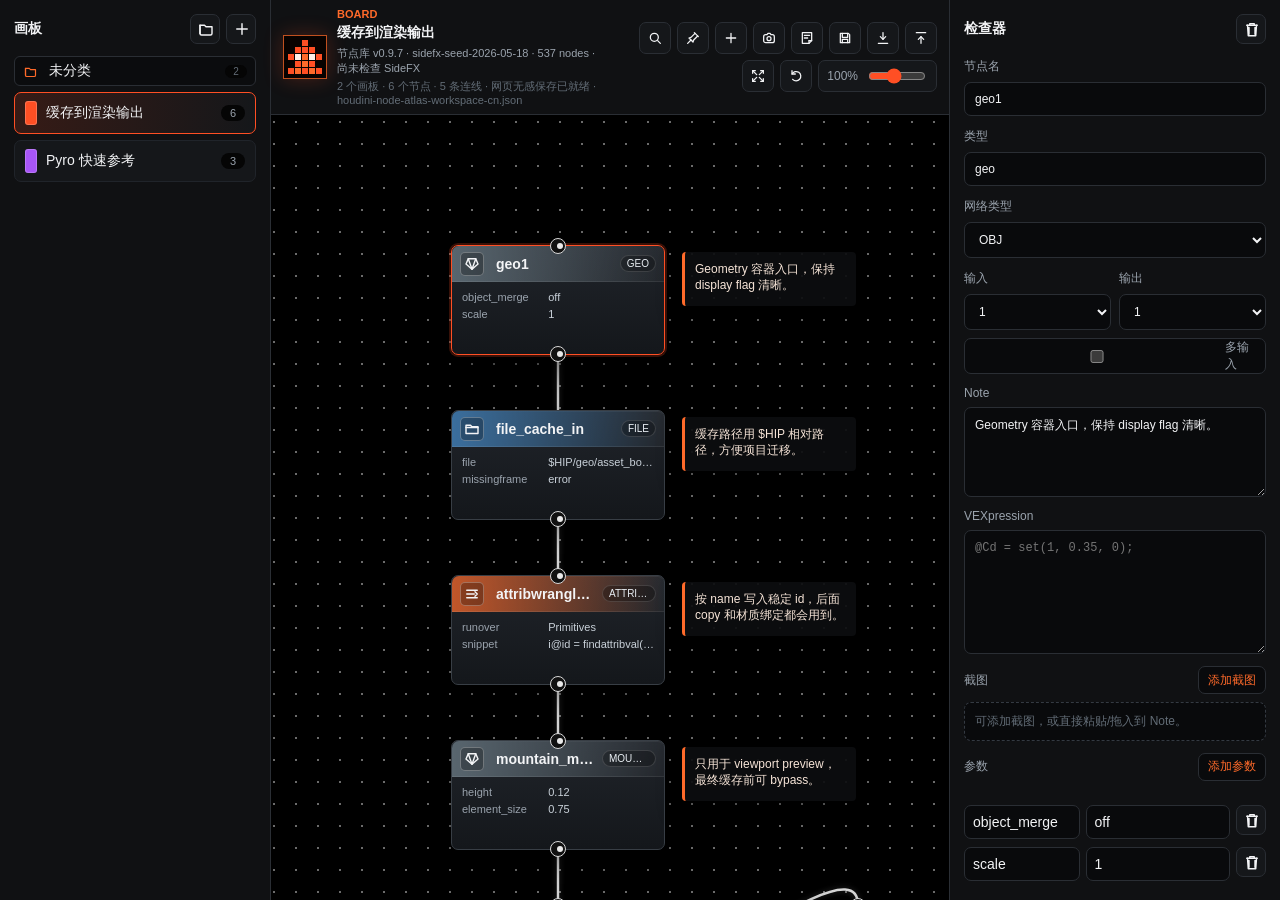
==== index.html @ 1c623aaa "Add Collins 0.9.7 source" ====
<!doctype html>
<html lang="zh-CN">
  <head>
    <meta charset="UTF-8" />
    <meta name="viewport" content="width=device-width, initial-scale=1.0" />
    <title>Collins</title>
    <link rel="icon" href="assets/octopus.ico" sizes="any" />
    <link rel="icon" href="assets/octopus-favicon.svg" type="image/svg+xml" />
    <link rel="stylesheet" href="styles.css" />
    <script defer src="app.js"></script>
  </head>
  <body>
    <svg class="icon-sprite" aria-hidden="true">
      <symbol id="icon-plus" viewBox="0 0 24 24">
        <path d="M12 5v14M5 12h14" />
      </symbol>
      <symbol id="icon-search" viewBox="0 0 24 24">
        <circle cx="11" cy="11" r="6" />
        <path d="m16 16 4 4" />
      </symbol>
      <symbol id="icon-camera" viewBox="0 0 24 24">
        <path d="M7 7h2l1.4-2h3.2L15 7h2a3 3 0 0 1 3 3v6a3 3 0 0 1-3 3H7a3 3 0 0 1-3-3v-6a3 3 0 0 1 3-3Z" />
        <circle cx="12" cy="13" r="3" />
      </symbol>
      <symbol id="icon-download" viewBox="0 0 24 24">
        <path d="M12 4v10" />
        <path d="m8 10 4 4 4-4" />
        <path d="M5 20h14" />
      </symbol>
      <symbol id="icon-upload" viewBox="0 0 24 24">
        <path d="M12 20V10" />
        <path d="m8 14 4-4 4 4" />
        <path d="M5 4h14" />
      </symbol>
      <symbol id="icon-trash" viewBox="0 0 24 24">
        <path d="M5 7h14" />
        <path d="M9 7V5h6v2" />
        <path d="M8 10v9M16 10v9M6 7l1 14h10l1-14" />
      </symbol>
      <symbol id="icon-reset" viewBox="0 0 24 24">
        <path d="M6 9a7 7 0 1 1 1 8" />
        <path d="M6 4v5h5" />
      </symbol>
      <symbol id="icon-fit" viewBox="0 0 24 24">
        <path d="M8 4H4v4M16 4h4v4M8 20H4v-4M16 20h4v-4" />
        <path d="M4 4l6 6M20 4l-6 6M4 20l6-6M20 20l-6-6" />
      </symbol>
      <symbol id="icon-save" viewBox="0 0 24 24">
        <path d="M5 5h12l2 2v12H5Z" />
        <path d="M8 5v6h8V5" />
        <path d="M8 19v-5h8v5" />
      </symbol>
      <symbol id="icon-note" viewBox="0 0 24 24">
        <path d="M5 4h14v12l-4 4H5Z" />
        <path d="M15 16v4" />
        <path d="M15 16h4" />
        <path d="M8 8h8M8 12h5" />
      </symbol>
      <symbol id="icon-folder" viewBox="0 0 24 24">
        <path d="M4 7h6l2 2h8v9a2 2 0 0 1-2 2H6a2 2 0 0 1-2-2Z" />
        <path d="M4 7v11" />
      </symbol>
      <symbol id="icon-pin" viewBox="0 0 24 24">
        <path d="M14 4 20 10" />
        <path d="M15 5 9 11l-3 1 6 6 1-3 6-6" />
        <path d="M9 15 4 20" />
      </symbol>
    </svg>

    <div class="app">
      <main class="workspace">
        <aside class="sidebar" aria-label="画板列表">
          <section class="panel">
            <div class="panel-title">
              <h2>画板</h2>
              <div class="panel-actions">
                <button class="small-icon" id="addFolderBtn" title="添加文件夹" aria-label="添加文件夹">
                  <svg><use href="#icon-folder"></use></svg>
                </button>
                <button class="small-icon" id="addBoardBtn" title="添加画板" aria-label="添加画板">
                  <svg><use href="#icon-plus"></use></svg>
                </button>
              </div>
            </div>
            <div class="board-list" id="boardList"></div>
          </section>
        </aside>

        <section class="graph-panel" aria-label="节点连线画布">
          <div class="graph-head">
            <div class="graph-title-row">
              <button class="pixel-octo" id="octoLogo" type="button" title="版本信息" aria-label="版本信息">
                <span></span><span></span><span></span><span></span><span></span>
                <span></span><span></span><span></span><span></span><span></span>
                <span></span><span></span><span></span><span></span><span></span>
                <span></span><span></span><span></span><span></span><span></span>
                <span></span><span></span><span></span><span></span><span></span>
              </button>
              <div>
                <p class="eyebrow" id="activeCrumb">全部网络</p>
                <h2 id="graphTitle">节点连接图</h2>
                <p class="node-index-meta" id="nodeIndexMeta">节点库初始化中</p>
                <p class="workspace-meta" id="workspaceMeta">本地自动保存</p>
              </div>
            </div>
            <div class="graph-tools">
              <button class="icon-button" id="searchToggleBtn" title="搜索当前画板" aria-label="搜索当前画板">
                <svg><use href="#icon-search"></use></svg>
              </button>
              <button class="icon-button" id="pinWindowBtn" title="窗口置顶" aria-label="窗口置顶" aria-pressed="false">
                <svg><use href="#icon-pin"></use></svg>
              </button>
              <label class="searchbox graph-search hidden" id="graphSearch" for="globalSearch">
                <svg><use href="#icon-search"></use></svg>
                <input id="globalSearch" type="search" placeholder="搜索当前画板里的节点、参数、note" autocomplete="off" />
              </label>
              <button class="icon-button" id="addNodeBtn" title="打开节点菜单" aria-label="打开节点菜单">
                <svg><use href="#icon-plus"></use></svg>
              </button>
              <button class="icon-button" id="screenshotBtn" title="截图识别导入" aria-label="截图识别导入">
                <svg><use href="#icon-camera"></use></svg>
              </button>
              <button class="icon-button" id="addBoardNoteBtn" title="添加画板便签" aria-label="添加画板便签">
                <svg><use href="#icon-note"></use></svg>
              </button>
              <button class="icon-button" id="saveBtn" title="保存工作区文件" aria-label="保存工作区文件">
                <svg><use href="#icon-save"></use></svg>
              </button>
              <button class="icon-button" id="exportBoardBtn" title="存画板" aria-label="存画板">
                <svg><use href="#icon-download"></use></svg>
              </button>
              <button class="icon-button" id="importBoardBtn" title="打开" aria-label="打开">
                <svg><use href="#icon-upload"></use></svg>
              </button>
              <button class="icon-button" id="fitBtn" title="适配" aria-label="适配">
                <svg><use href="#icon-fit"></use></svg>
              </button>
              <button class="icon-button" id="refreshIndexBtn" title="检查节点库" aria-label="检查节点库">
                <svg><use href="#icon-reset"></use></svg>
              </button>
              <label class="zoom-readout" for="zoomRange">
                <span id="zoomValue">100%</span>
                <input id="zoomRange" type="range" min="25" max="200" value="100" step="5" />
              </label>
            </div>
          </div>

          <div class="graph-viewport" id="graphViewport">
            <div class="graph-world" id="graphWorld">
              <svg class="wire-layer" id="wireLayer"></svg>
              <div class="node-layer" id="nodeLayer"></div>
              <div class="board-note-layer" id="boardNoteLayer"></div>
            </div>
            <svg class="cut-layer hidden" id="cutLayer"></svg>
            <div class="selection-box hidden" id="selectionBox"></div>
            <div class="mode-hint hidden" id="modeHint"></div>
            <div class="connection-hint" id="connectionHint">选择输入端口完成连线</div>
            <section class="node-menu hidden" id="nodeMenu" aria-label="节点搜索菜单">
              <div class="node-menu-head">
                <svg><use href="#icon-search"></use></svg>
                <input id="nodeSearchInput" type="search" placeholder="Tab 搜索 Houdini 节点" autocomplete="off" />
                <span id="nodeMenuCount">0</span>
              </div>
              <div class="node-menu-title" id="nodeMenuTitle">All Contexts</div>
              <div class="node-menu-list" id="nodeMenuList"></div>
            </section>
          </div>
        </section>

        <aside class="inspector" aria-label="节点属性">
          <section class="panel inspector-card">
            <div class="panel-title">
              <h2>检查器</h2>
              <button class="small-icon danger" id="deleteBtn" title="删除选择" aria-label="删除选择">
                <svg><use href="#icon-trash"></use></svg>
              </button>
            </div>

            <div class="empty-state" id="emptyInspector">
              <strong>选择一个节点</strong>
              <span>编辑网络类型、参数和旁注。</span>
            </div>

            <form id="inspectorForm" class="inspector-form hidden">
              <label>
                节点名
                <input id="nodeNameInput" type="text" />
              </label>
              <label>
                类型
                <input id="nodeTypeInput" type="text" />
              </label>
              <label>
                网络类型
                <select id="nodeCategoryInput"></select>
              </label>
              <div class="port-settings">
                <label>
                  输入
                  <select id="nodeInputCountInput">
                    <option value="0">0</option>
                    <option value="1">1</option>
                    <option value="2">2</option>
                    <option value="3">3</option>
                    <option value="4">4</option>
                  </select>
                </label>
                <label>
                  输出
                  <select id="nodeOutputCountInput">
                    <option value="0">0</option>
                    <option value="1">1</option>
                    <option value="2">2</option>
                    <option value="3">3</option>
                    <option value="4">4</option>
                  </select>
                </label>
                <label class="toggle-row">
                  <input id="nodeMultiInputInput" type="checkbox" />
                  多输入
                </label>
              </div>
              <label>
                Note
                <textarea id="nodeNoteInput" rows="5"></textarea>
              </label>
              <label>
                VEXpression
                <textarea id="nodeVexInput" class="code-textarea" rows="6" spellcheck="false" placeholder='@Cd = set(1, 0.35, 0);'></textarea>
              </label>
              <div class="note-media">
                <div class="params-head">
                  <span>截图</span>
                  <button type="button" class="text-button" id="addNoteImageBtn">添加截图</button>
                </div>
                <input class="hidden" id="noteImageInput" type="file" accept="image/*" multiple />
                <div class="note-image-list" id="noteImageList"></div>
              </div>
              <div class="params-head">
                <span>参数</span>
                <button type="button" class="text-button" id="addParamBtn">添加参数</button>
              </div>
              <div class="param-list" id="paramList"></div>
            </form>
          </section>
        </aside>
      </main>
    </div>

    <div class="modal hidden" id="versionModal" role="dialog" aria-modal="true" aria-labelledby="versionTitle">
      <div class="modal-backdrop" data-close-version></div>
      <section class="modal-card version-card">
        <div class="modal-head">
          <div>
            <p class="eyebrow">Collins</p>
            <h2 id="versionTitle">版本信息</h2>
          </div>
          <button class="small-icon" data-close-version title="关闭" aria-label="关闭">×</button>
        </div>
        <div class="version-info" id="versionInfo"></div>
      </section>
    </div>

    <div class="modal hidden" id="screenshotModal" role="dialog" aria-modal="true" aria-labelledby="screenshotTitle">
      <div class="modal-backdrop" data-close-modal></div>
      <section class="modal-card">
        <div class="modal-head">
          <div>
            <p class="eyebrow">Screenshot Import</p>
            <h2 id="screenshotTitle">截图识别导入</h2>
          </div>
          <button class="small-icon" data-close-modal title="关闭" aria-label="关闭">×</button>
        </div>

        <div class="import-grid">
          <label class="dropzone" id="dropzone">
            <input id="screenshotInput" type="file" accept="image/*" />
            <svg><use href="#icon-camera"></use></svg>
            <strong>拖入 Houdini 网络截图</strong>
            <span>PNG、JPG、WEBP</span>
          </label>

          <canvas id="screenshotCanvas" width="720" height="420"></canvas>

          <label class="ocr-text">
            识别文本
            <textarea id="ocrText" rows="8" placeholder="也可以粘贴 OCR 文本或节点名"></textarea>
          </label>

          <div class="import-results">
            <div class="panel-title">
              <h3>候选节点</h3>
              <span id="importStatus">等待截图</span>
            </div>
            <div id="candidateList" class="candidate-list"></div>
          </div>
        </div>

        <div class="modal-actions">
          <button class="compact-button" id="runOcrBtn">
            <svg><use href="#icon-search"></use></svg>
            识别
          </button>
          <button class="primary-button" id="applyImportBtn">导入到当前画板</button>
        </div>
      </section>
    </div>

    <div class="modal hidden" id="imagePreviewModal" role="dialog" aria-modal="true" aria-labelledby="imagePreviewTitle">
      <div class="modal-backdrop" data-close-image-preview></div>
      <section class="modal-card image-preview-card">
        <div class="modal-head">
          <div>
            <p class="eyebrow">Screenshot</p>
            <h2 id="imagePreviewTitle">截图预览</h2>
          </div>
          <button class="small-icon" data-close-image-preview title="关闭" aria-label="关闭">×</button>
        </div>
        <figure class="image-preview-body">
          <img id="imagePreviewImg" alt="截图预览" />
          <figcaption id="imagePreviewCaption"></figcaption>
        </figure>
      </section>
    </div>

    <input class="hidden" id="boardImportInput" type="file" accept="application/json,.json" />
  </body>
</html>
---- styles.css ----
:root {
  --bg: #000;
  --panel: #101113;
  --panel-2: #15171a;
  --panel-3: #1d2024;
  --line: #2a2e34;
  --line-soft: #20242a;
  --text: #f3f4f6;
  --muted: #9aa3ad;
  --dim: #626c76;
  --accent: #ff4f24;
  --accent-hot: #ff6a2a;
  --accent-dark: #8f2617;
  --wire: #d7d7d7;
  --danger: #ff4d5d;
  --good: #2dd4bf;
  --node-width: 214px;
  color-scheme: dark;
}

* {
  box-sizing: border-box;
}

html,
body {
  height: 100%;
}

body {
  margin: 0;
  overflow: hidden;
  background: var(--bg);
  color: var(--text);
  font-family:
    "Segoe UI",
    "Microsoft YaHei",
    Arial,
    sans-serif;
  font-size: 14px;
  letter-spacing: 0;
}

button,
input,
select,
textarea {
  font: inherit;
}

button {
  color: inherit;
}

.hidden {
  display: none !important;
}

.icon-sprite {
  position: absolute;
  width: 0;
  height: 0;
  overflow: hidden;
}

svg {
  width: 18px;
  height: 18px;
  fill: none;
  stroke: currentColor;
  stroke-linecap: round;
  stroke-linejoin: round;
  stroke-width: 1.9;
}

mark {
  border-radius: 3px;
  background: rgba(255, 106, 42, 0.26);
  color: #fff4ed;
}

.app {
  display: grid;
  grid-template-rows: minmax(0, 1fr);
  height: 100vh;
  background: #050505;
}

.pixel-octo {
  display: grid;
  grid-template-columns: repeat(5, 6px);
  grid-template-rows: repeat(5, 6px);
  gap: 1px;
  padding: 4px;
  border: 1px solid rgba(255, 106, 42, 0.75);
  background: #080200;
  image-rendering: pixelated;
  box-shadow: 0 0 20px rgba(255, 79, 36, 0.24);
  cursor: pointer;
}

.pixel-octo:hover,
.pixel-octo:focus-visible {
  border-color: var(--accent-hot);
  outline: 0;
  box-shadow:
    0 0 0 2px rgba(255, 79, 36, 0.2),
    0 0 20px rgba(255, 79, 36, 0.34);
}

.pixel-octo span {
  width: 6px;
  height: 6px;
  background: transparent;
}

.pixel-octo span:nth-child(3),
.pixel-octo span:nth-child(7),
.pixel-octo span:nth-child(8),
.pixel-octo span:nth-child(9),
.pixel-octo span:nth-child(11),
.pixel-octo span:nth-child(12),
.pixel-octo span:nth-child(13),
.pixel-octo span:nth-child(14),
.pixel-octo span:nth-child(15),
.pixel-octo span:nth-child(17),
.pixel-octo span:nth-child(19),
.pixel-octo span:nth-child(21),
.pixel-octo span:nth-child(23),
.pixel-octo span:nth-child(25) {
  background: var(--accent);
}

.pixel-octo span:nth-child(12),
.pixel-octo span:nth-child(14) {
  background: #fff1e8;
}

.pixel-octo span:nth-child(13),
.pixel-octo span:nth-child(18),
.pixel-octo span:nth-child(22),
.pixel-octo span:nth-child(24) {
  background: var(--accent-hot);
}

.searchbox {
  display: flex;
  align-items: center;
  min-width: 0;
  height: 42px;
  gap: 10px;
  padding: 0 12px;
  border: 1px solid var(--line);
  border-radius: 8px;
  background: #0b0c0e;
  color: var(--muted);
}

.searchbox:focus-within {
  border-color: var(--accent);
  box-shadow: 0 0 0 2px rgba(255, 79, 36, 0.16);
}

.searchbox input {
  width: 100%;
  min-width: 0;
  border: 0;
  outline: 0;
  background: transparent;
  color: var(--text);
}

.searchbox input::placeholder {
  color: #78828e;
}

.graph-tools,
.modal-actions {
  display: flex;
  align-items: center;
  gap: 8px;
}

.icon-button,
.small-icon {
  display: inline-grid;
  place-items: center;
  width: 38px;
  height: 38px;
  border: 1px solid var(--line);
  border-radius: 7px;
  background: var(--panel-2);
  cursor: pointer;
}

.icon-button:hover,
.small-icon:hover,
.compact-button:hover,
.text-button:hover,
.primary-button:hover {
  border-color: var(--accent);
  color: #fff;
}

.icon-button.active {
  border-color: var(--accent);
  color: #fff;
  background: rgba(255, 79, 36, 0.18);
  box-shadow: 0 0 0 1px rgba(255, 79, 36, 0.22);
}

.icon-button.unavailable:not(.active) {
  opacity: 0.72;
}

.icon-button:active,
.small-icon:active,
.compact-button:active,
.text-button:active,
.primary-button:active {
  transform: translateY(1px);
}

.small-icon {
  width: 30px;
  height: 30px;
  font-size: 18px;
}

.small-icon.danger:hover {
  border-color: var(--danger);
  color: var(--danger);
}

.workspace {
  display: grid;
  grid-template-columns: 270px minmax(360px, 1fr) 330px;
  height: 100vh;
  min-height: 0;
  background: var(--line);
  gap: 1px;
}

.sidebar,
.inspector,
.graph-panel {
  min-height: 0;
  background: #070707;
}

.sidebar,
.inspector {
  display: grid;
  grid-template-rows: minmax(0, 1fr);
  gap: 1px;
  overflow: hidden;
}

.inspector {
  grid-template-rows: minmax(0, 1fr);
}

.panel {
  min-height: 0;
  padding: 14px;
  background: var(--panel);
  overflow: auto;
}

.panel-title,
.modal-head,
.params-head {
  display: flex;
  align-items: center;
  justify-content: space-between;
  gap: 10px;
}

.panel-actions {
  display: flex;
  align-items: center;
  gap: 6px;
}

.panel-title h2,
.panel-title h3,
.graph-head h2,
.modal-head h2 {
  margin: 0;
  font-size: 14px;
  font-weight: 760;
}

.panel-title h3 {
  font-size: 13px;
}

.panel-title span,
.params-head span {
  color: var(--muted);
  font-size: 12px;
}

.board-list,
.palette-list,
.candidate-list,
.param-list {
  display: grid;
  gap: 8px;
  margin-top: 12px;
}

.board-folder {
  display: grid;
  gap: 6px;
}

.board-folder + .board-folder {
  margin-top: 6px;
}

.folder-row {
  display: grid;
  grid-template-columns: 18px minmax(0, 1fr) auto;
  align-items: center;
  gap: 8px;
  width: 100%;
  min-height: 30px;
  padding: 4px 8px;
  border: 1px solid transparent;
  border-radius: 6px;
  background: transparent;
  color: var(--muted);
  cursor: pointer;
  text-align: left;
}

.folder-row:hover,
.folder-row.active {
  border-color: var(--line);
  background: #0b0c0e;
  color: var(--text);
}

.folder-row svg {
  width: 15px;
  height: 15px;
  color: var(--accent-hot);
}

.folder-count {
  min-width: 22px;
  padding: 1px 6px;
  border-radius: 999px;
  background: #050505;
  color: var(--dim);
  font-size: 10px;
  text-align: center;
}

.folder-boards {
  display: grid;
  gap: 6px;
}

.board-folder.collapsed .folder-boards {
  display: none;
}

.board-item,
.palette-item,
.candidate-item {
  position: relative;
  display: grid;
  grid-template-columns: 12px minmax(0, 1fr) auto;
  align-items: center;
  min-height: 42px;
  gap: 9px;
  width: 100%;
  padding: 8px 10px;
  border: 1px solid var(--line-soft);
  border-radius: 7px;
  background: var(--panel-2);
  color: var(--text);
  text-align: left;
  cursor: pointer;
}

.board-item:hover,
.palette-item:hover,
.candidate-item:hover {
  border-color: #454b53;
}

.board-item.active {
  border-color: var(--accent);
  background: linear-gradient(90deg, rgba(255, 79, 36, 0.16), rgba(21, 23, 26, 0.98));
}

.board-swatch,
.category-swatch,
.palette-icon {
  width: 12px;
  height: 24px;
  border-radius: 3px;
  background: var(--accent);
  box-shadow: inset 0 0 0 1px rgba(255, 255, 255, 0.2);
}

.board-name,
.category-name,
.palette-name {
  min-width: 0;
  overflow: hidden;
  text-overflow: ellipsis;
  white-space: nowrap;
}

.board-count,
.category-count {
  min-width: 24px;
  padding: 2px 6px;
  border-radius: 999px;
  background: #050505;
  color: var(--muted);
  font-size: 11px;
  text-align: center;
}

.palette-item {
  grid-template-columns: 30px minmax(0, 1fr);
}

.palette-icon {
  display: grid;
  place-items: center;
  width: 30px;
  height: 30px;
  border-radius: 6px;
}

.palette-icon svg {
  width: 17px;
  height: 17px;
  color: #fff;
}

.palette-meta {
  display: grid;
  gap: 2px;
  min-width: 0;
}

.palette-meta span {
  color: var(--muted);
  font-size: 11px;
  overflow: hidden;
  text-overflow: ellipsis;
  white-space: nowrap;
}

.graph-panel {
  display: grid;
  grid-template-rows: auto minmax(0, 1fr);
}

.graph-head {
  position: relative;
  display: flex;
  align-items: center;
  justify-content: space-between;
  gap: 12px;
  min-height: 64px;
  padding: 8px 12px;
  border-bottom: 1px solid var(--line);
  background: var(--panel);
}

.graph-title-row {
  display: flex;
  align-items: center;
  min-width: 0;
  gap: 10px;
}

.graph-title-row > div {
  min-width: 0;
}

.eyebrow {
  margin: 0 0 4px;
  color: var(--accent-hot);
  font-size: 11px;
  font-weight: 760;
  text-transform: uppercase;
}

.node-index-meta {
  margin: 4px 0 0;
  color: var(--muted);
  font-size: 11px;
}

.workspace-meta {
  margin: 3px 0 0;
  color: var(--dim);
  font-size: 11px;
}

.graph-tools {
  position: relative;
  justify-content: flex-end;
  flex-wrap: wrap;
  gap: 6px;
}

.graph-tools .icon-button {
  width: 32px;
  height: 32px;
}

.graph-tools .icon-button svg {
  width: 16px;
  height: 16px;
}

.graph-search {
  position: absolute;
  top: calc(100% + 8px);
  right: 0;
  z-index: 12;
  width: min(360px, 60vw);
  height: 38px;
  box-shadow: 0 18px 40px rgba(0, 0, 0, 0.52);
}

.compact-button,
.primary-button,
.text-button {
  display: inline-flex;
  align-items: center;
  justify-content: center;
  min-height: 34px;
  gap: 7px;
  border: 1px solid var(--line);
  border-radius: 7px;
  background: var(--panel-2);
  color: var(--text);
  cursor: pointer;
  white-space: nowrap;
}

.compact-button {
  padding: 0 10px;
}

.primary-button {
  min-height: 38px;
  padding: 0 14px;
  border-color: var(--accent);
  background: linear-gradient(180deg, var(--accent-hot), var(--accent-dark));
  font-weight: 730;
}

.text-button {
  min-height: 28px;
  padding: 0 9px;
  background: #090a0c;
  color: var(--accent-hot);
  font-size: 12px;
}

.zoom-readout {
  display: flex;
  align-items: center;
  gap: 8px;
  min-width: 118px;
  padding: 0 8px;
  height: 32px;
  border: 1px solid var(--line);
  border-radius: 7px;
  background: var(--panel-2);
  color: var(--muted);
  font-size: 12px;
}

.zoom-readout input {
  width: 58px;
  accent-color: var(--accent);
}

.graph-viewport {
  position: relative;
  min-height: 0;
  overflow: hidden;
  cursor: default;
  background-color: #000;
  background-image: radial-gradient(rgba(255, 255, 255, 0.42) 1px, transparent 1px);
  background-size: 22px 22px;
  background-position: 0 0;
}

.graph-viewport.panning {
  cursor: grabbing;
  user-select: none;
}

.graph-viewport.cut-mode {
  cursor: crosshair;
}

.graph-viewport.selecting {
  user-select: none;
}

.graph-world {
  position: relative;
  width: 5000px;
  height: 5000px;
  transform-origin: 0 0;
  will-change: transform;
}

.wire-layer,
.node-layer,
.board-note-layer {
  position: absolute;
  inset: 0;
}

.wire-layer {
  width: 100%;
  height: 100%;
  overflow: visible;
  z-index: 1;
}

.node-layer {
  z-index: 2;
}

.board-note-layer {
  z-index: 3;
  pointer-events: none;
}

.wire {
  fill: none;
  stroke: var(--wire);
  stroke-width: 2.4;
  filter: drop-shadow(0 0 3px rgba(255, 255, 255, 0.2));
}

.wire.dimmed {
  opacity: 0.18;
}

.wire.selected {
  stroke: var(--accent-hot);
  stroke-width: 3.2;
}

.wire.pending-wire {
  stroke: var(--accent-hot);
  stroke-width: 2.8;
  stroke-dasharray: 7 5;
  filter: drop-shadow(0 0 5px rgba(255, 79, 36, 0.55));
  pointer-events: none;
}

.wire-hit {
  fill: none;
  stroke: transparent;
  stroke-width: 14;
  cursor: pointer;
}

.node {
  position: absolute;
  width: var(--node-width);
  height: 110px;
  border: 1px solid #383e45;
  border-radius: 7px;
  background: linear-gradient(180deg, #20242a, #14171b);
  box-shadow:
    0 12px 30px rgba(0, 0, 0, 0.4),
    inset 0 1px rgba(255, 255, 255, 0.06);
  user-select: none;
}

.node.selected {
  border-color: var(--accent);
  box-shadow:
    0 0 0 2px rgba(255, 79, 36, 0.22),
    0 18px 42px rgba(0, 0, 0, 0.54);
}

.node.multi-selected {
  border-color: #f59e0b;
}

.node.filtered-out {
  opacity: 0.12;
}

.node-head {
  display: grid;
  grid-template-columns: 28px minmax(0, 1fr) auto;
  align-items: center;
  gap: 8px;
  height: 36px;
  padding: 4px 8px;
  border-bottom: 1px solid rgba(255, 255, 255, 0.08);
  border-radius: 7px 7px 0 0;
  background: linear-gradient(90deg, var(--node-color), rgba(255, 255, 255, 0.03));
  cursor: grab;
}

.node.dragging .node-head {
  cursor: grabbing;
}

.node-glyph {
  display: grid;
  place-items: center;
  width: 24px;
  height: 24px;
  border: 1px solid rgba(255, 255, 255, 0.28);
  border-radius: 5px;
  background: rgba(0, 0, 0, 0.28);
}

.node-title {
  min-width: 0;
  overflow: hidden;
  text-overflow: ellipsis;
  white-space: nowrap;
  font-weight: 760;
}

.node-type {
  max-width: 54px;
  overflow: hidden;
  padding: 2px 6px;
  border: 1px solid rgba(255, 255, 255, 0.14);
  border-radius: 999px;
  background: rgba(0, 0, 0, 0.28);
  color: #e8edf2;
  font-size: 10px;
  text-overflow: ellipsis;
  text-transform: uppercase;
  white-space: nowrap;
}

.node-body {
  display: grid;
  gap: 5px;
  padding: 9px 10px 10px;
  max-height: 74px;
  overflow: hidden;
}

.node-param {
  display: grid;
  grid-template-columns: minmax(0, 0.74fr) minmax(0, 1fr);
  gap: 8px;
  color: #c9d1d9;
  font-size: 11px;
}

.node-param span {
  min-width: 0;
  overflow: hidden;
  text-overflow: ellipsis;
  white-space: nowrap;
}

.node-param span:first-child {
  color: var(--muted);
}

.port {
  position: absolute;
  display: grid;
  place-items: center;
  width: 16px;
  height: 16px;
  border: 1px solid #d9d9d9;
  border-radius: 50%;
  background: #111;
  color: transparent;
  cursor: crosshair;
}

.port::before {
  content: "";
  position: absolute;
  inset: -14px;
  border-radius: 50%;
}

.port::after {
  content: "";
  width: 6px;
  height: 6px;
  border-radius: 50%;
  background: #e9e9e9;
}

.port.input,
.port.output {
  left: calc(var(--port-position, 50%) - 8px);
}

.port.input {
  top: -8px;
}

.port.output {
  bottom: -8px;
}

.port.multi::after {
  width: 8px;
  height: 8px;
  border-radius: 2px;
  background: var(--accent-hot);
}

.port.pending,
.port:hover {
  border-color: var(--accent-hot);
  box-shadow: 0 0 0 4px rgba(255, 79, 36, 0.18);
}

.node-note {
  position: absolute;
  left: calc(var(--node-width) + 16px);
  top: 6px;
  width: 174px;
  min-height: 54px;
  padding: 9px 10px;
  border-left: 3px solid var(--accent-hot);
  border-radius: 4px;
  background: rgba(13, 14, 16, 0.92);
  color: #f6e4d7;
  font-size: 12px;
  line-height: 1.35;
  box-shadow: 0 10px 24px rgba(0, 0, 0, 0.36);
  white-space: pre-wrap;
}

.node-note-images {
  display: grid;
  grid-template-columns: repeat(3, 1fr);
  gap: 5px;
  margin-top: 8px;
}

.note-thumb-button {
  display: block;
  min-width: 0;
  padding: 0;
  border: 0;
  background: transparent;
  cursor: zoom-in;
}

.node-note-images img,
.note-thumb-button img {
  width: 100%;
  aspect-ratio: 1.25;
  object-fit: cover;
  border: 1px solid rgba(255, 255, 255, 0.16);
  border-radius: 3px;
  background: #030303;
}

.board-note-card {
  position: absolute;
  display: grid;
  grid-template-rows: 28px minmax(0, 1fr);
  width: 220px;
  min-height: 140px;
  border: 1px solid rgba(255, 106, 42, 0.38);
  border-radius: 5px;
  background: #17120b;
  box-shadow: 0 16px 36px rgba(0, 0, 0, 0.48);
  pointer-events: auto;
}

.board-note-card.dragging {
  opacity: 0.88;
  box-shadow:
    0 0 0 2px rgba(255, 79, 36, 0.22),
    0 22px 46px rgba(0, 0, 0, 0.58);
}

.board-note-head {
  display: grid;
  grid-template-columns: minmax(0, 1fr) 26px;
  align-items: center;
  gap: 6px;
  padding: 4px 6px 4px 8px;
  border-bottom: 1px solid rgba(255, 106, 42, 0.22);
  background: #24170d;
  color: #ffd6bf;
  cursor: grab;
}

.board-note-card.dragging .board-note-head {
  cursor: grabbing;
}

.board-note-title {
  overflow: hidden;
  font-size: 11px;
  font-weight: 760;
  text-overflow: ellipsis;
  white-space: nowrap;
}

.board-note-text {
  width: 100%;
  min-height: 112px;
  border: 0;
  outline: 0;
  resize: both;
  background: #191106;
  color: #ffe8cf;
  padding: 9px 10px;
  line-height: 1.35;
}

.connection-hint {
  position: absolute;
  left: 50%;
  bottom: 18px;
  z-index: 5;
  display: none;
  padding: 8px 12px;
  border: 1px solid rgba(255, 79, 36, 0.5);
  border-radius: 999px;
  background: rgba(12, 12, 12, 0.88);
  color: #ffd5c5;
  transform: translateX(-50%);
  pointer-events: none;
}

.connection-hint.visible {
  display: block;
}

.mode-hint {
  position: absolute;
  right: 16px;
  bottom: 16px;
  z-index: 9;
  padding: 8px 12px;
  border: 1px solid rgba(255, 79, 36, 0.55);
  border-radius: 999px;
  background: rgba(10, 10, 10, 0.88);
  color: #ffd5c5;
  pointer-events: none;
}

.cut-layer {
  position: absolute;
  inset: 0;
  z-index: 9;
  width: 100%;
  height: 100%;
  pointer-events: none;
  overflow: visible;
}

.cut-layer line {
  stroke: var(--accent-hot);
  stroke-width: 2;
  stroke-dasharray: 7 5;
  filter: drop-shadow(0 0 4px rgba(255, 79, 36, 0.55));
}

.selection-box {
  position: absolute;
  z-index: 8;
  pointer-events: none;
  border: 1px solid rgba(96, 165, 250, 0.95);
  background: rgba(96, 165, 250, 0.12);
}

.selection-box.crossing {
  border-color: rgba(45, 212, 191, 0.95);
  border-style: dashed;
  background: rgba(45, 212, 191, 0.12);
}

.node-menu {
  position: absolute;
  z-index: 10;
  width: min(440px, calc(100% - 28px));
  max-height: min(620px, calc(100% - 28px));
  overflow: hidden;
  border: 1px solid #3b4149;
  border-radius: 8px;
  background: rgba(12, 13, 15, 0.98);
  box-shadow: 0 24px 70px rgba(0, 0, 0, 0.68);
}

.node-menu-head {
  display: grid;
  grid-template-columns: 22px minmax(0, 1fr) auto;
  align-items: center;
  gap: 9px;
  padding: 10px 12px;
  border-bottom: 1px solid var(--line);
  color: var(--muted);
}

.node-menu-head input {
  min-width: 0;
  border: 0;
  outline: 0;
  background: transparent;
  color: var(--text);
}

.node-menu-head span {
  min-width: 34px;
  padding: 2px 7px;
  border: 1px solid var(--line);
  border-radius: 999px;
  color: var(--muted);
  font-size: 11px;
  text-align: center;
}

.node-menu-title {
  padding: 8px 12px 0;
  color: var(--accent-hot);
  font-size: 11px;
  font-weight: 760;
  text-transform: uppercase;
}

.node-menu-list {
  display: grid;
  gap: 5px;
  max-height: 520px;
  overflow: auto;
  padding: 8px;
}

.node-menu .palette-item {
  min-height: 38px;
  border-color: transparent;
  background: transparent;
}

.node-menu .palette-item:hover,
.node-menu .palette-item.active {
  border-color: rgba(255, 79, 36, 0.52);
  background: rgba(255, 79, 36, 0.12);
}

.inspector-card {
  display: grid;
  grid-template-rows: auto minmax(0, 1fr);
}

.empty-state {
  display: grid;
  place-content: center;
  gap: 8px;
  min-height: 230px;
  color: var(--muted);
  text-align: center;
}

.empty-state strong {
  color: var(--text);
  font-size: 16px;
}

.inspector-form {
  display: grid;
  align-content: start;
  gap: 12px;
  margin-top: 14px;
}

.port-settings {
  display: grid;
  grid-template-columns: 1fr 1fr;
  gap: 8px;
}

.toggle-row {
  grid-column: 1 / -1;
  display: flex !important;
  grid-template-columns: none !important;
  align-items: center;
  min-height: 36px;
  padding: 0 10px;
  border: 1px solid var(--line);
  border-radius: 7px;
  background: #090a0c;
}

.toggle-row input {
  width: auto;
  accent-color: var(--accent);
}

.inspector-form label,
.ocr-text {
  display: grid;
  gap: 7px;
  color: var(--muted);
  font-size: 12px;
}

.inspector-form input,
.inspector-form select,
.inspector-form textarea,
.ocr-text textarea {
  width: 100%;
  min-width: 0;
  border: 1px solid var(--line);
  border-radius: 7px;
  background: #090a0c;
  color: var(--text);
  outline: 0;
  padding: 9px 10px;
}

.inspector-form input:focus,
.inspector-form select:focus,
.inspector-form textarea:focus,
.ocr-text textarea:focus {
  border-color: var(--accent);
  box-shadow: 0 0 0 2px rgba(255, 79, 36, 0.14);
}

.inspector-form textarea,
.ocr-text textarea {
  resize: vertical;
}

.code-textarea {
  font-family:
    "Cascadia Mono",
    Consolas,
    "Courier New",
    monospace;
  font-size: 12px;
  line-height: 1.45;
}

.note-media {
  display: grid;
  gap: 8px;
}

.note-image-list {
  display: grid;
  grid-template-columns: 1fr;
  gap: 8px;
}

.note-image-empty {
  padding: 10px;
  border: 1px dashed #343a42;
  border-radius: 7px;
  background: #090a0c;
  color: var(--dim);
  font-size: 12px;
  line-height: 1.35;
}

.note-image-item {
  display: grid;
  grid-template-columns: 64px minmax(0, 1fr) 30px;
  align-items: center;
  gap: 8px;
  margin: 0;
  padding: 7px;
  border: 1px solid var(--line);
  border-radius: 7px;
  background: #090a0c;
}

.note-image-item img {
  width: 64px;
  height: 46px;
  object-fit: cover;
  border: 1px solid #2f353d;
  border-radius: 4px;
  background: #030303;
}

.note-image-item .note-thumb-button {
  width: 64px;
  height: 46px;
}

.note-image-item figcaption {
  overflow: hidden;
  color: var(--muted);
  font-size: 12px;
  text-overflow: ellipsis;
  white-space: nowrap;
}

.param-row {
  display: grid;
  grid-template-columns: minmax(0, 0.8fr) minmax(0, 1fr) 30px;
  gap: 6px;
}

.param-row input {
  height: 34px;
  padding: 7px 8px;
}

.modal {
  position: fixed;
  inset: 0;
  z-index: 20;
  display: grid;
  place-items: center;
  padding: 20px;
}

.modal-backdrop {
  position: absolute;
  inset: 0;
  background: rgba(0, 0, 0, 0.78);
}

.modal-card {
  position: relative;
  z-index: 1;
  display: grid;
  grid-template-rows: auto minmax(0, 1fr) auto;
  width: min(1080px, calc(100vw - 32px));
  max-height: calc(100vh - 32px);
  padding: 16px;
  border: 1px solid var(--line);
  border-radius: 8px;
  background: #0b0c0f;
  box-shadow: 0 30px 80px rgba(0, 0, 0, 0.72);
}

.modal-head {
  padding-bottom: 14px;
  border-bottom: 1px solid var(--line);
}

.version-card {
  grid-template-rows: auto minmax(0, 1fr);
  width: min(420px, calc(100vw - 32px));
}

.version-info {
  display: grid;
  gap: 10px;
  padding-top: 14px;
  color: var(--muted);
  line-height: 1.45;
}

.version-info strong {
  color: var(--text);
  font-weight: 700;
}

.version-info code {
  color: #fff4ed;
}

.image-preview-card {
  grid-template-rows: auto minmax(0, 1fr);
  width: min(1180px, calc(100vw - 32px));
}

.image-preview-body {
  display: grid;
  min-height: 0;
  gap: 10px;
  margin: 0;
  padding-top: 14px;
}

.image-preview-body img {
  display: block;
  max-width: 100%;
  max-height: calc(100vh - 170px);
  margin: auto;
  object-fit: contain;
  border: 1px solid var(--line);
  border-radius: 6px;
  background:
    radial-gradient(rgba(255, 255, 255, 0.24) 1px, transparent 1px),
    #000;
  background-size: 18px 18px;
}

.image-preview-body figcaption {
  color: var(--muted);
  font-size: 12px;
  text-align: center;
}

.import-grid {
  display: grid;
  grid-template-columns: 260px minmax(300px, 1fr) 280px;
  grid-template-rows: auto minmax(0, 1fr);
  gap: 12px;
  min-height: 0;
  padding: 14px 0;
  overflow: auto;
}

.dropzone {
  display: grid;
  place-items: center;
  align-content: center;
  min-height: 210px;
  gap: 8px;
  border: 1px dashed #515861;
  border-radius: 8px;
  background:
    radial-gradient(rgba(255, 255, 255, 0.24) 1px, transparent 1px),
    #050505;
  background-size: 18px 18px;
  color: var(--muted);
  cursor: pointer;
  text-align: center;
}

.dropzone.drag-over,
.dropzone:hover {
  border-color: var(--accent);
  color: #fff;
}

.dropzone input {
  display: none;
}

.dropzone svg {
  width: 32px;
  height: 32px;
  color: var(--accent-hot);
}

.dropzone strong {
  color: var(--text);
}

#screenshotCanvas {
  width: 100%;
  min-height: 420px;
  border: 1px solid var(--line);
  border-radius: 8px;
  background:
    radial-gradient(rgba(255, 255, 255, 0.25) 1px, transparent 1px),
    #000;
  background-size: 20px 20px;
}

.ocr-text {
  grid-column: 1;
}

.import-results {
  grid-column: 2 / 4;
  min-height: 180px;
  padding: 12px;
  border: 1px solid var(--line);
  border-radius: 8px;
  background: var(--panel);
}

.candidate-list {
  max-height: 210px;
  overflow: auto;
}

.candidate-item {
  grid-template-columns: 10px minmax(0, 1fr) auto;
  min-height: 36px;
  cursor: default;
}

.candidate-item .category-swatch {
  width: 10px;
  height: 20px;
}

.candidate-item small {
  color: var(--muted);
}

.modal-actions {
  justify-content: flex-end;
  padding-top: 14px;
  border-top: 1px solid var(--line);
}

@media (max-width: 1180px) {
  .workspace {
    grid-template-columns: 235px minmax(320px, 1fr) 285px;
  }

  .import-grid {
    grid-template-columns: 240px minmax(300px, 1fr);
  }

  .ocr-text,
  .import-results {
    grid-column: auto;
  }
}

@media (max-width: 920px) {
  body {
    overflow: auto;
  }

  .app {
    min-height: 100vh;
    height: auto;
  }

  .workspace {
    grid-template-columns: 1fr;
    grid-template-rows: auto 72vh auto;
    height: auto;
  }

  .sidebar {
    grid-template-columns: 1fr;
    grid-template-rows: auto auto;
  }

  .graph-head,
  .graph-tools {
    align-items: flex-start;
    flex-wrap: wrap;
  }

  .graph-search {
    width: calc(100vw - 28px);
  }

  .inspector {
    min-height: 420px;
  }

  .import-grid {
    grid-template-columns: 1fr;
  }
}
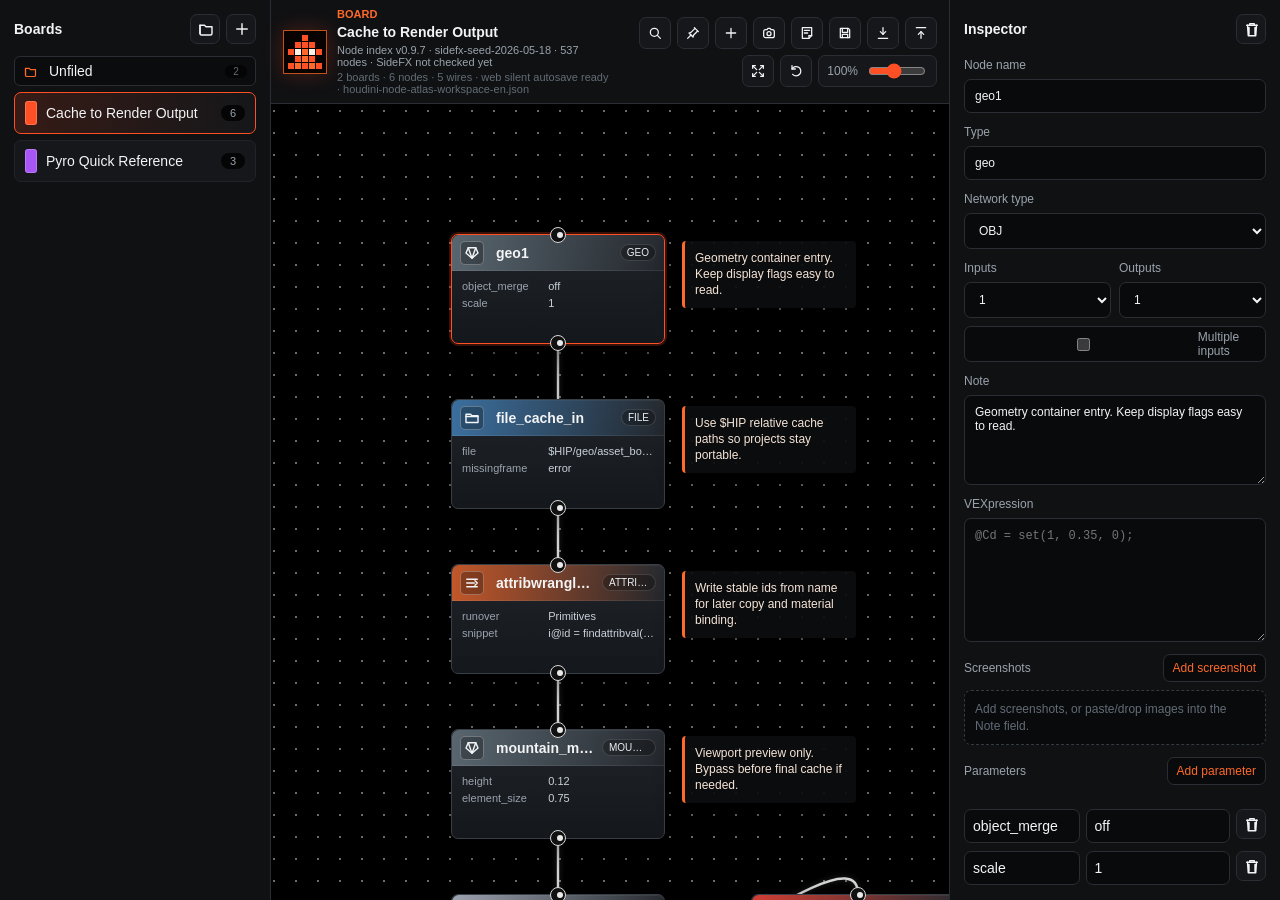
==== commit 033942d1: "Make English UI the default entry" ====
--- a/index.html
+++ b/index.html
@@ -1,5 +1,5 @@
 <!doctype html>
-<html lang="zh-CN">
+<html lang="en">
   <head>
     <meta charset="UTF-8" />
     <meta name="viewport" content="width=device-width, initial-scale=1.0" />
@@ -69,15 +69,15 @@
 
     <div class="app">
       <main class="workspace">
-        <aside class="sidebar" aria-label="画板列表">
+        <aside class="sidebar" aria-label="Board list">
           <section class="panel">
             <div class="panel-title">
-              <h2>画板</h2>
+              <h2>Boards</h2>
               <div class="panel-actions">
-                <button class="small-icon" id="addFolderBtn" title="添加文件夹" aria-label="添加文件夹">
+                <button class="small-icon" id="addFolderBtn" title="Add folder" aria-label="Add folder">
                   <svg><use href="#icon-folder"></use></svg>
                 </button>
-                <button class="small-icon" id="addBoardBtn" title="添加画板" aria-label="添加画板">
+                <button class="small-icon" id="addBoardBtn" title="Add board" aria-label="Add board">
                   <svg><use href="#icon-plus"></use></svg>
                 </button>
               </div>
@@ -86,10 +86,10 @@
           </section>
         </aside>
 
-        <section class="graph-panel" aria-label="节点连线画布">
+        <section class="graph-panel" aria-label="Node graph canvas">
           <div class="graph-head">
             <div class="graph-title-row">
-              <button class="pixel-octo" id="octoLogo" type="button" title="版本信息" aria-label="版本信息">
+              <button class="pixel-octo" id="octoLogo" type="button" title="Version information" aria-label="Version information">
                 <span></span><span></span><span></span><span></span><span></span>
                 <span></span><span></span><span></span><span></span><span></span>
                 <span></span><span></span><span></span><span></span><span></span>
@@ -97,45 +97,45 @@
                 <span></span><span></span><span></span><span></span><span></span>
               </button>
               <div>
-                <p class="eyebrow" id="activeCrumb">全部网络</p>
-                <h2 id="graphTitle">节点连接图</h2>
-                <p class="node-index-meta" id="nodeIndexMeta">节点库初始化中</p>
-                <p class="workspace-meta" id="workspaceMeta">本地自动保存</p>
+                <p class="eyebrow" id="activeCrumb">BOARD</p>
+                <h2 id="graphTitle">Node Graph</h2>
+                <p class="node-index-meta" id="nodeIndexMeta">Node index initializing</p>
+                <p class="workspace-meta" id="workspaceMeta">Local autosave</p>
               </div>
             </div>
             <div class="graph-tools">
-              <button class="icon-button" id="searchToggleBtn" title="搜索当前画板" aria-label="搜索当前画板">
+              <button class="icon-button" id="searchToggleBtn" title="Search current board" aria-label="Search current board">
                 <svg><use href="#icon-search"></use></svg>
               </button>
-              <button class="icon-button" id="pinWindowBtn" title="窗口置顶" aria-label="窗口置顶" aria-pressed="false">
+              <button class="icon-button" id="pinWindowBtn" title="Pin window on top" aria-label="Pin window on top" aria-pressed="false">
                 <svg><use href="#icon-pin"></use></svg>
               </button>
               <label class="searchbox graph-search hidden" id="graphSearch" for="globalSearch">
                 <svg><use href="#icon-search"></use></svg>
-                <input id="globalSearch" type="search" placeholder="搜索当前画板里的节点、参数、note" autocomplete="off" />
-              </label>
-              <button class="icon-button" id="addNodeBtn" title="打开节点菜单" aria-label="打开节点菜单">
+                <input id="globalSearch" type="search" placeholder="Search nodes, parameters, and notes on this board" autocomplete="off" />
+              </label>
+              <button class="icon-button" id="addNodeBtn" title="Open node menu" aria-label="Open node menu">
                 <svg><use href="#icon-plus"></use></svg>
               </button>
-              <button class="icon-button" id="screenshotBtn" title="截图识别导入" aria-label="截图识别导入">
+              <button class="icon-button" id="screenshotBtn" title="Screenshot import" aria-label="Screenshot import">
                 <svg><use href="#icon-camera"></use></svg>
               </button>
-              <button class="icon-button" id="addBoardNoteBtn" title="添加画板便签" aria-label="添加画板便签">
+              <button class="icon-button" id="addBoardNoteBtn" title="Add board note" aria-label="Add board note">
                 <svg><use href="#icon-note"></use></svg>
               </button>
-              <button class="icon-button" id="saveBtn" title="保存工作区文件" aria-label="保存工作区文件">
+              <button class="icon-button" id="saveBtn" title="Save workspace file" aria-label="Save workspace file">
                 <svg><use href="#icon-save"></use></svg>
               </button>
-              <button class="icon-button" id="exportBoardBtn" title="存画板" aria-label="存画板">
+              <button class="icon-button" id="exportBoardBtn" title="Save board" aria-label="Save board">
                 <svg><use href="#icon-download"></use></svg>
               </button>
-              <button class="icon-button" id="importBoardBtn" title="打开" aria-label="打开">
+              <button class="icon-button" id="importBoardBtn" title="Open" aria-label="Open">
                 <svg><use href="#icon-upload"></use></svg>
               </button>
-              <button class="icon-button" id="fitBtn" title="适配" aria-label="适配">
+              <button class="icon-button" id="fitBtn" title="Fit" aria-label="Fit">
                 <svg><use href="#icon-fit"></use></svg>
               </button>
-              <button class="icon-button" id="refreshIndexBtn" title="检查节点库" aria-label="检查节点库">
+              <button class="icon-button" id="refreshIndexBtn" title="Check node index" aria-label="Check node index">
                 <svg><use href="#icon-reset"></use></svg>
               </button>
               <label class="zoom-readout" for="zoomRange">
@@ -154,11 +154,11 @@
             <svg class="cut-layer hidden" id="cutLayer"></svg>
             <div class="selection-box hidden" id="selectionBox"></div>
             <div class="mode-hint hidden" id="modeHint"></div>
-            <div class="connection-hint" id="connectionHint">选择输入端口完成连线</div>
-            <section class="node-menu hidden" id="nodeMenu" aria-label="节点搜索菜单">
+            <div class="connection-hint" id="connectionHint">Choose an input port to complete the wire</div>
+            <section class="node-menu hidden" id="nodeMenu" aria-label="Node search menu">
               <div class="node-menu-head">
                 <svg><use href="#icon-search"></use></svg>
-                <input id="nodeSearchInput" type="search" placeholder="Tab 搜索 Houdini 节点" autocomplete="off" />
+                <input id="nodeSearchInput" type="search" placeholder="Tab search Houdini nodes" autocomplete="off" />
                 <span id="nodeMenuCount">0</span>
               </div>
               <div class="node-menu-title" id="nodeMenuTitle">All Contexts</div>
@@ -167,36 +167,36 @@
           </div>
         </section>
 
-        <aside class="inspector" aria-label="节点属性">
+        <aside class="inspector" aria-label="Node properties">
           <section class="panel inspector-card">
             <div class="panel-title">
-              <h2>检查器</h2>
-              <button class="small-icon danger" id="deleteBtn" title="删除选择" aria-label="删除选择">
+              <h2>Inspector</h2>
+              <button class="small-icon danger" id="deleteBtn" title="Delete selection" aria-label="Delete selection">
                 <svg><use href="#icon-trash"></use></svg>
               </button>
             </div>
 
             <div class="empty-state" id="emptyInspector">
-              <strong>选择一个节点</strong>
-              <span>编辑网络类型、参数和旁注。</span>
+              <strong>Select a node</strong>
+              <span>Edit context, parameters, and notes.</span>
             </div>
 
             <form id="inspectorForm" class="inspector-form hidden">
               <label>
-                节点名
+                Node name
                 <input id="nodeNameInput" type="text" />
               </label>
               <label>
-                类型
+                Type
                 <input id="nodeTypeInput" type="text" />
               </label>
               <label>
-                网络类型
+                Network type
                 <select id="nodeCategoryInput"></select>
               </label>
               <div class="port-settings">
                 <label>
-                  输入
+                  Inputs
                   <select id="nodeInputCountInput">
                     <option value="0">0</option>
                     <option value="1">1</option>
@@ -206,7 +206,7 @@
                   </select>
                 </label>
                 <label>
-                  输出
+                  Outputs
                   <select id="nodeOutputCountInput">
                     <option value="0">0</option>
                     <option value="1">1</option>
@@ -217,7 +217,7 @@
                 </label>
                 <label class="toggle-row">
                   <input id="nodeMultiInputInput" type="checkbox" />
-                  多输入
+                  Multiple inputs
                 </label>
               </div>
               <label>
@@ -230,15 +230,15 @@
               </label>
               <div class="note-media">
                 <div class="params-head">
-                  <span>截图</span>
-                  <button type="button" class="text-button" id="addNoteImageBtn">添加截图</button>
+                  <span>Screenshots</span>
+                  <button type="button" class="text-button" id="addNoteImageBtn">Add screenshot</button>
                 </div>
                 <input class="hidden" id="noteImageInput" type="file" accept="image/*" multiple />
                 <div class="note-image-list" id="noteImageList"></div>
               </div>
               <div class="params-head">
-                <span>参数</span>
-                <button type="button" class="text-button" id="addParamBtn">添加参数</button>
+                <span>Parameters</span>
+                <button type="button" class="text-button" id="addParamBtn">Add parameter</button>
               </div>
               <div class="param-list" id="paramList"></div>
             </form>
@@ -253,9 +253,9 @@
         <div class="modal-head">
           <div>
             <p class="eyebrow">Collins</p>
-            <h2 id="versionTitle">版本信息</h2>
-          </div>
-          <button class="small-icon" data-close-version title="关闭" aria-label="关闭">×</button>
+            <h2 id="versionTitle">Version information</h2>
+          </div>
+          <button class="small-icon" data-close-version title="Close" aria-label="Close">×</button>
         </div>
         <div class="version-info" id="versionInfo"></div>
       </section>
@@ -267,30 +267,30 @@
         <div class="modal-head">
           <div>
             <p class="eyebrow">Screenshot Import</p>
-            <h2 id="screenshotTitle">截图识别导入</h2>
-          </div>
-          <button class="small-icon" data-close-modal title="关闭" aria-label="关闭">×</button>
+            <h2 id="screenshotTitle">Screenshot import</h2>
+          </div>
+          <button class="small-icon" data-close-modal title="Close" aria-label="Close">×</button>
         </div>
 
         <div class="import-grid">
           <label class="dropzone" id="dropzone">
             <input id="screenshotInput" type="file" accept="image/*" />
             <svg><use href="#icon-camera"></use></svg>
-            <strong>拖入 Houdini 网络截图</strong>
+            <strong>Drop a Houdini network screenshot</strong>
             <span>PNG、JPG、WEBP</span>
           </label>
 
           <canvas id="screenshotCanvas" width="720" height="420"></canvas>
 
           <label class="ocr-text">
-            识别文本
-            <textarea id="ocrText" rows="8" placeholder="也可以粘贴 OCR 文本或节点名"></textarea>
+            Recognition text
+            <textarea id="ocrText" rows="8" placeholder="You can also paste OCR text or node names"></textarea>
           </label>
 
           <div class="import-results">
             <div class="panel-title">
-              <h3>候选节点</h3>
-              <span id="importStatus">等待截图</span>
+              <h3>Candidate nodes</h3>
+              <span id="importStatus">Waiting for screenshot</span>
             </div>
             <div id="candidateList" class="candidate-list"></div>
           </div>
@@ -299,9 +299,9 @@
         <div class="modal-actions">
           <button class="compact-button" id="runOcrBtn">
             <svg><use href="#icon-search"></use></svg>
-            识别
+            Recognize
           </button>
-          <button class="primary-button" id="applyImportBtn">导入到当前画板</button>
+          <button class="primary-button" id="applyImportBtn">Import to current board</button>
         </div>
       </section>
     </div>
@@ -312,12 +312,12 @@
         <div class="modal-head">
           <div>
             <p class="eyebrow">Screenshot</p>
-            <h2 id="imagePreviewTitle">截图预览</h2>
-          </div>
-          <button class="small-icon" data-close-image-preview title="关闭" aria-label="关闭">×</button>
+            <h2 id="imagePreviewTitle">Screenshot preview</h2>
+          </div>
+          <button class="small-icon" data-close-image-preview title="Close" aria-label="Close">×</button>
         </div>
         <figure class="image-preview-body">
-          <img id="imagePreviewImg" alt="截图预览" />
+          <img id="imagePreviewImg" alt="Screenshot preview" />
           <figcaption id="imagePreviewCaption"></figcaption>
         </figure>
       </section>
